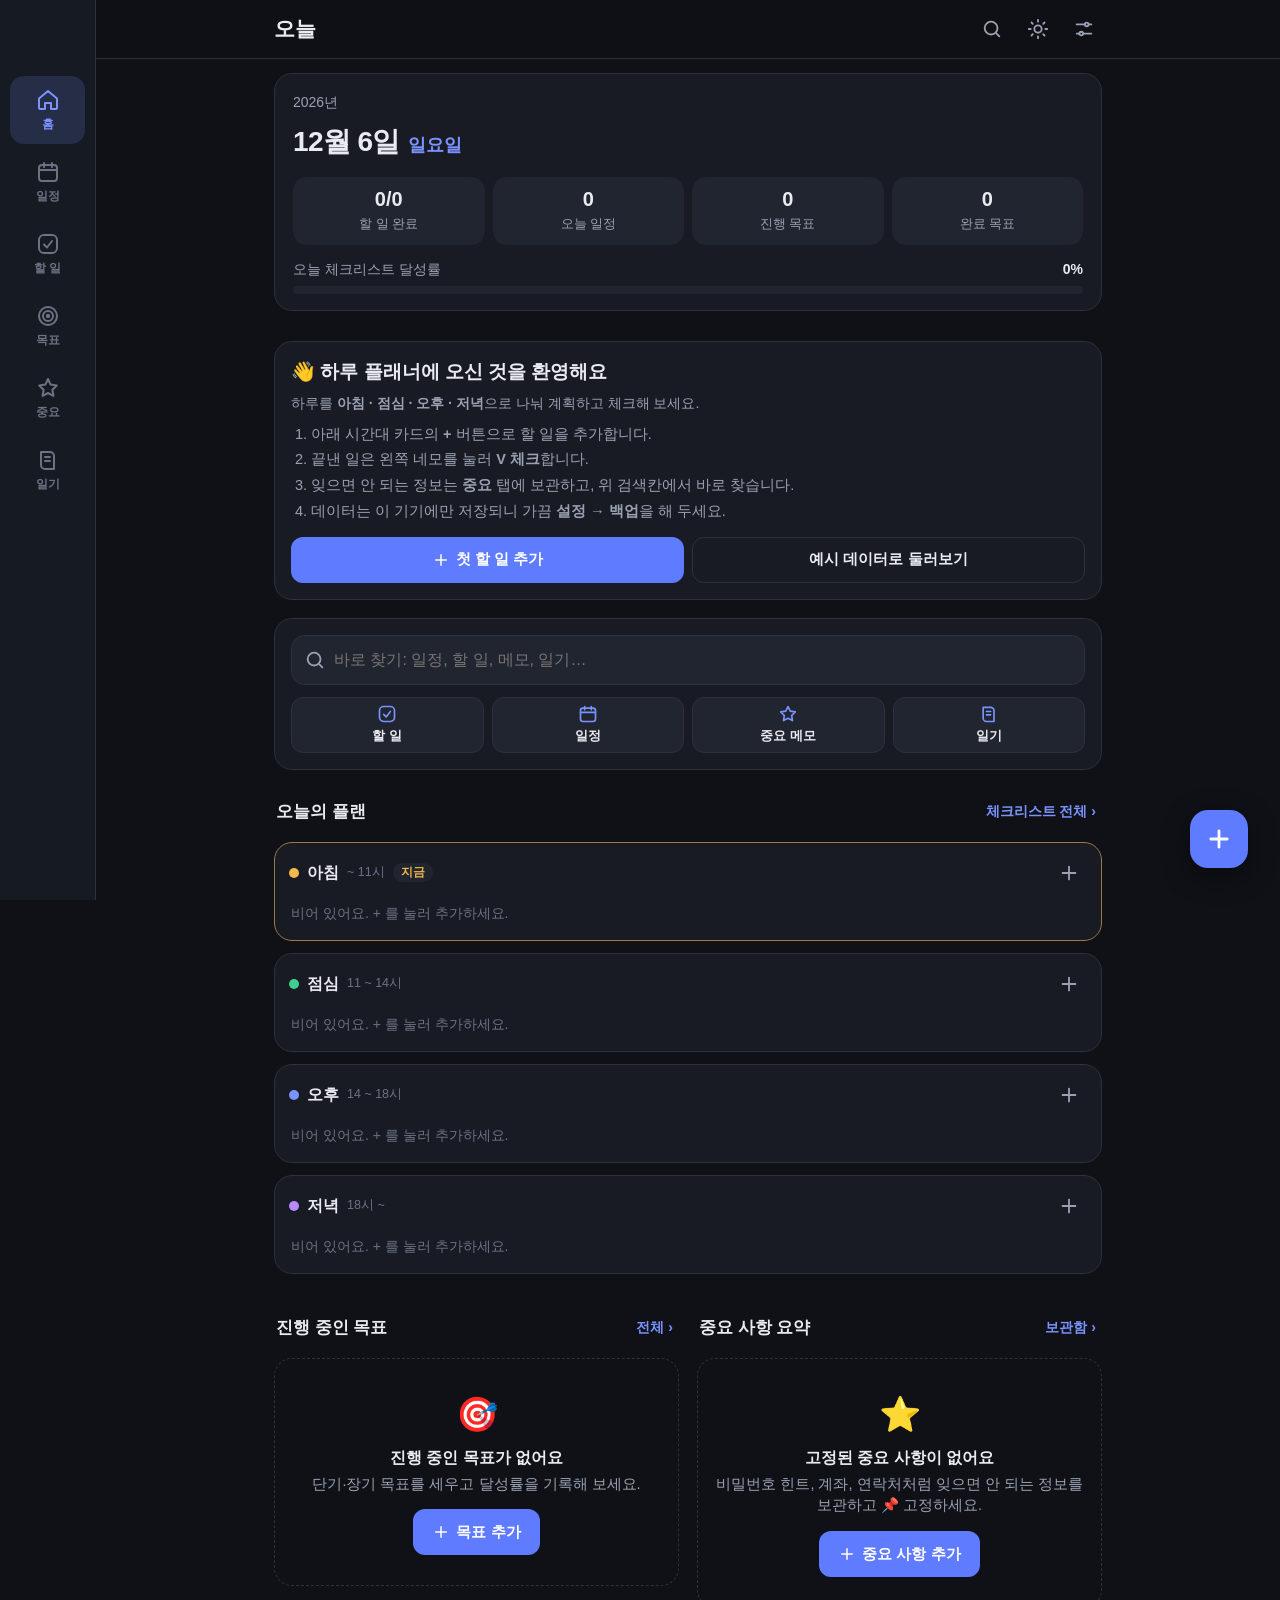
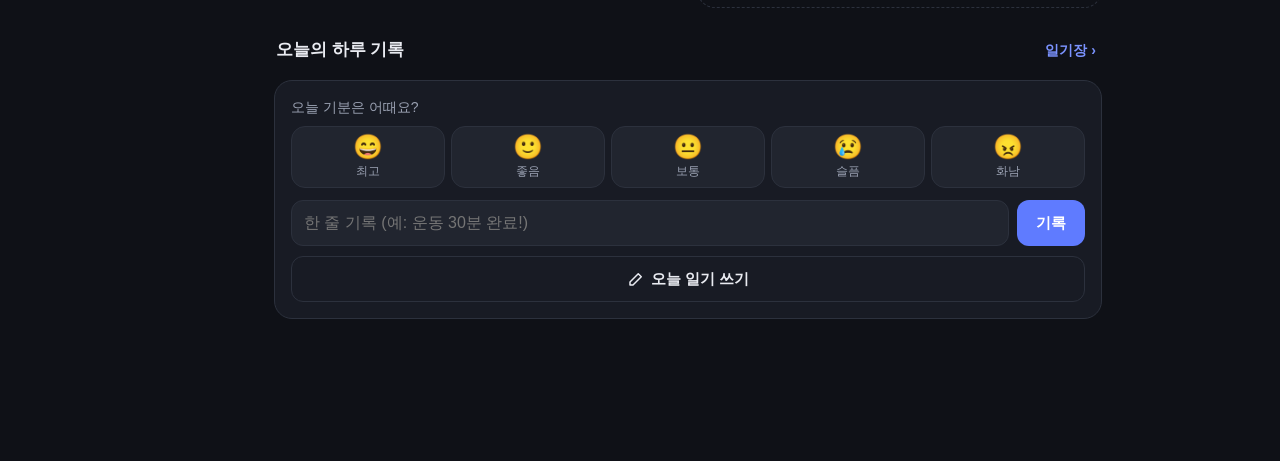
==== index.html @ e9ba3e84 "하루 플래너 앱 추가 (PWA, 오프라인 지원) Co-Authored-By: Claude Opus 5.5 <noreply@anthropic.com> Claude-Session: h" ====
<!doctype html>
<html lang="ko" data-theme="dark">
<head>
  <meta charset="utf-8">
  <meta name="viewport" content="width=device-width, initial-scale=1, viewport-fit=cover">
  <meta name="theme-color" content="#0f1117">
  <meta name="description" content="일정, 할 일, 목표, 중요 사항, 일기를 한곳에서 관리하는 개인 생활 플래너">
  <meta name="mobile-web-app-capable" content="yes">
  <meta name="apple-mobile-web-app-capable" content="yes">
  <meta name="apple-mobile-web-app-status-bar-style" content="black-translucent">
  <meta name="apple-mobile-web-app-title" content="하루 플래너">
  <title>하루 플래너</title>
  <link rel="manifest" href="manifest.webmanifest">
  <link rel="icon" href="icons/favicon.svg" type="image/svg+xml">
  <link rel="icon" href="icons/icon-192.png" sizes="192x192" type="image/png">
  <link rel="apple-touch-icon" href="icons/apple-touch-icon.png">
  <script>
    // 화면이 깜빡이지 않도록 저장된 테마를 먼저 적용
    try {
      var t = localStorage.getItem('haru:theme');
      if (t === 'light' || t === 'dark') document.documentElement.setAttribute('data-theme', t);
    } catch (e) {}
  </script>
  <link rel="stylesheet" href="style.css">
</head>
<body>
  <header class="topbar">
    <div class="topbar-inner">
      <h1 id="viewTitle">오늘</h1>
      <div class="top-actions">
        <button type="button" class="icon-btn" id="searchBtn" data-action="nav" data-view="search" aria-label="전체 검색" title="전체 검색"></button>
        <button type="button" class="icon-btn" id="themeBtn" data-action="theme" aria-label="다크/라이트 모드 전환" title="테마 전환"></button>
        <button type="button" class="icon-btn" id="settingsBtn" data-action="nav" data-view="more" aria-label="설정 및 백업" title="설정 · 백업"></button>
      </div>
    </div>
  </header>

  <main id="main" class="main" tabindex="-1"></main>

  <button type="button" id="fab" class="fab" data-action="fab" aria-label="새로 추가" hidden></button>

  <nav id="nav" class="nav" aria-label="주요 메뉴"></nav>

  <div id="modal" class="layer" hidden></div>
  <div id="confirm" class="layer layer-confirm" hidden></div>
  <div id="toast" class="toast-wrap" aria-live="polite"></div>

  <input type="file" id="importFile" accept="application/json,.json" hidden>

  <noscript>
    <p style="padding:24px;text-align:center">이 앱을 사용하려면 브라우저에서 JavaScript를 켜 주세요.</p>
  </noscript>

  <script src="script.js" defer></script>
</body>
</html>
---- style.css ----
/* =========================================================
   하루 플래너 - 스타일
   기본: 다크 모드 / 스마트폰 세로 화면 우선 반응형
   ========================================================= */

:root,
:root[data-theme="dark"] {
  --bg: #0f1117;
  --surface: #181b24;
  --surface-2: #21252f;
  --border: #2c313d;
  --text: #e9ebf1;
  --muted: #9aa1b2;
  --faint: #6b7283;
  --accent: #7b93ff;
  --accent-strong: #5f7bff;
  --accent-soft: rgba(123, 147, 255, 0.16);
  --on-accent: #ffffff;
  --danger: #ff6b6b;
  --danger-soft: rgba(255, 107, 107, 0.14);
  --ok: #3ecf8e;
  --ok-soft: rgba(62, 207, 142, 0.15);
  --warn: #f5b84b;
  --warn-soft: rgba(245, 184, 75, 0.16);
  --shadow: 0 8px 28px rgba(0, 0, 0, 0.45);
  --overlay: rgba(5, 7, 12, 0.62);
  --slot-morning: #f5b84b;
  --slot-lunch: #3ecf8e;
  --slot-afternoon: #7b93ff;
  --slot-evening: #b58bff;
  --slot-any: #9aa1b2;
  color-scheme: dark;
}

:root[data-theme="light"] {
  --bg: #f4f5f9;
  --surface: #ffffff;
  --surface-2: #eef0f5;
  --border: #e1e4ec;
  --text: #1a1e29;
  --muted: #5f6677;
  --faint: #8b92a3;
  --accent: #4a68f0;
  --accent-strong: #3553e0;
  --accent-soft: rgba(74, 104, 240, 0.11);
  --on-accent: #ffffff;
  --danger: #e5484d;
  --danger-soft: rgba(229, 72, 77, 0.1);
  --ok: #18a46b;
  --ok-soft: rgba(24, 164, 107, 0.12);
  --warn: #c98a12;
  --warn-soft: rgba(201, 138, 18, 0.13);
  --shadow: 0 8px 26px rgba(25, 32, 56, 0.14);
  --overlay: rgba(20, 24, 36, 0.42);
  --slot-morning: #d99412;
  --slot-lunch: #18a46b;
  --slot-afternoon: #4a68f0;
  --slot-evening: #8b5cf6;
  --slot-any: #8b92a3;
  color-scheme: light;
}

* { box-sizing: border-box; }

html { -webkit-text-size-adjust: 100%; }

body {
  margin: 0;
  background: var(--bg);
  color: var(--text);
  font-family: "Pretendard", -apple-system, BlinkMacSystemFont, "Apple SD Gothic Neo",
    "Malgun Gothic", "Noto Sans KR", "Segoe UI", Roboto, sans-serif;
  font-size: 16px;
  line-height: 1.5;
  -webkit-tap-highlight-color: transparent;
  min-height: 100vh;
  min-height: 100dvh;
  overflow-x: hidden;
}

body.no-scroll { overflow: hidden; }

button, input, select, textarea { font: inherit; color: inherit; }
button { cursor: pointer; }
:focus-visible { outline: 2px solid var(--accent); outline-offset: 2px; }

.ic {
  width: 22px; height: 22px;
  fill: none; stroke: currentColor; stroke-width: 2;
  stroke-linecap: round; stroke-linejoin: round;
  flex: none;
}

/* ---------- 상단 바 ---------- */
.topbar {
  position: sticky; top: 0; z-index: 20;
  background: color-mix(in srgb, var(--bg) 88%, transparent);
  backdrop-filter: blur(10px);
  -webkit-backdrop-filter: blur(10px);
  border-bottom: 1px solid var(--border);
  padding-top: env(safe-area-inset-top);
}
.topbar-inner {
  max-width: 760px; margin: 0 auto;
  height: 58px; padding: 0 12px 0 16px;
  display: flex; align-items: center; justify-content: space-between; gap: 8px;
}
.topbar h1 { font-size: 21px; font-weight: 700; margin: 0; letter-spacing: -0.3px; }
.top-actions { display: flex; gap: 2px; }

.icon-btn {
  width: 44px; height: 44px;
  display: inline-grid; place-items: center;
  border: 0; border-radius: 12px;
  background: transparent; color: var(--muted);
}
.icon-btn:hover { background: var(--surface-2); color: var(--text); }
.icon-btn.active { color: var(--accent); }

/* ---------- 본문 ---------- */
.main {
  max-width: 760px; margin: 0 auto;
  padding: 14px 16px calc(150px + env(safe-area-inset-bottom));
  outline: none;
}

.section { margin-bottom: 22px; }
.section-head {
  display: flex; align-items: center; justify-content: space-between; gap: 8px;
  margin: 0 2px 10px;
}
.section-head h2 { font-size: 17px; margin: 0; font-weight: 700; }
.link-btn {
  border: 0; background: none; color: var(--accent);
  font-size: 14px; font-weight: 600; padding: 8px 4px; min-height: 40px;
}

.card {
  background: var(--surface);
  border: 1px solid var(--border);
  border-radius: 18px;
  padding: 16px;
}
.card + .card { margin-top: 12px; }

.muted { color: var(--muted); }
.small { font-size: 14px; }

/* ---------- 홈: 날짜 카드 ---------- */
.hero { padding: 18px 18px 16px; }
.hero-date { display: flex; align-items: baseline; gap: 8px; flex-wrap: wrap; }
.hero-date strong { font-size: 28px; letter-spacing: -0.6px; }
.hero-week { font-size: 18px; font-weight: 600; color: var(--accent); }
.hero-year { width: 100%; font-size: 14px; color: var(--muted); }
.hero-progress { margin-top: 14px; }
.hero-progress .row { display: flex; justify-content: space-between; font-size: 14px; color: var(--muted); margin-bottom: 6px; }
.hero-progress .row b { color: var(--text); }

.stats { display: grid; grid-template-columns: repeat(4, 1fr); gap: 8px; margin-top: 14px; }
.stat {
  border: 0; background: var(--surface-2); border-radius: 14px;
  padding: 10px 4px; text-align: center; min-height: 64px;
}
.stat b { display: block; font-size: 20px; line-height: 1.2; }
.stat span { font-size: 12.5px; color: var(--muted); }

/* ---------- 진행 막대 ---------- */
.progress {
  height: 8px; border-radius: 99px; background: var(--surface-2); overflow: hidden;
}
.progress > span {
  display: block; height: 100%; border-radius: inherit; background: var(--accent);
  transition: width .25s ease;
}
.progress.ok > span { background: var(--ok); }

/* ---------- 검색 ---------- */
.search-box {
  display: flex; align-items: center; gap: 8px;
  background: var(--surface-2); border: 1px solid var(--border); border-radius: 14px;
  padding: 0 6px 0 12px; min-height: 50px;
}
.search-box:focus-within { border-color: var(--accent); }
.search-box .ic { color: var(--muted); }
.search-box input {
  flex: 1; min-width: 0; border: 0; background: transparent; outline: none;
  font-size: 16px; padding: 12px 0;
}
.search-box input::-webkit-search-cancel-button { display: none; }
.results { margin-top: 10px; display: grid; gap: 6px; }
.results:empty { display: none; }
.result {
  display: flex; align-items: flex-start; gap: 10px; width: 100%;
  text-align: left; border: 1px solid var(--border); background: var(--surface);
  border-radius: 12px; padding: 10px 12px; min-height: 48px;
}
.result:hover { border-color: var(--accent); }
.result-text { display: grid; min-width: 0; }
.result-text strong { font-weight: 600; overflow: hidden; text-overflow: ellipsis; white-space: nowrap; }
.result-text small { color: var(--muted); font-size: 13px; overflow: hidden; text-overflow: ellipsis; white-space: nowrap; }
mark { background: var(--warn-soft); color: inherit; border-radius: 3px; padding: 0 1px; }
.result-count { font-size: 13px; color: var(--muted); margin: 2px 2px 0; }

.quick-actions { display: grid; grid-template-columns: repeat(4, 1fr); gap: 8px; margin-top: 12px; }
.quick-actions button {
  border: 1px solid var(--border); background: var(--surface-2); border-radius: 12px;
  min-height: 56px; padding: 6px 2px; font-size: 13px; font-weight: 600;
  display: grid; place-items: center; gap: 2px; color: var(--text);
}
.quick-actions .ic { width: 20px; height: 20px; color: var(--accent); }

.chips { display: flex; flex-wrap: wrap; gap: 6px; margin-top: 12px; }
.chips-label { width: 100%; font-size: 13px; color: var(--muted); }
.chip {
  border: 1px solid var(--border); background: var(--surface); border-radius: 99px;
  padding: 7px 12px; font-size: 14px; min-height: 36px; max-width: 100%;
  overflow: hidden; text-overflow: ellipsis; white-space: nowrap;
}
.chip.pinned::before { content: "📌 "; }

/* ---------- 시간대 플랜 ---------- */
.slot { margin-bottom: 12px; padding: 12px 12px 8px; }
.slot-head { display: flex; align-items: center; gap: 8px; margin: 0 2px 6px; }
.slot-dot { width: 10px; height: 10px; border-radius: 50%; background: var(--slot-color, var(--muted)); flex: none; }
.slot-head h3 { font-size: 16px; margin: 0; }
.slot-hint { font-size: 12.5px; color: var(--faint); }
.slot-count { margin-left: auto; font-size: 13px; color: var(--muted); }
.slot-now {
  font-size: 11.5px; font-weight: 700; color: var(--slot-color); background: var(--surface-2);
  border-radius: 99px; padding: 1px 8px;
}
.slot-add {
  width: 36px; height: 36px; border-radius: 10px; border: 0; background: transparent;
  color: var(--muted); display: grid; place-items: center;
}
.slot-add:hover { background: var(--surface-2); color: var(--text); }
.slot-empty { font-size: 14px; color: var(--faint); padding: 6px 4px 8px; }
.slot.s-morning { --slot-color: var(--slot-morning); }
.slot.s-lunch { --slot-color: var(--slot-lunch); }
.slot.s-afternoon { --slot-color: var(--slot-afternoon); }
.slot.s-evening { --slot-color: var(--slot-evening); }
.slot.s-any { --slot-color: var(--slot-any); }
.slot.is-now { border-color: color-mix(in srgb, var(--slot-color) 55%, var(--border)); }

/* ---------- 목록 항목 ---------- */
.list { display: grid; gap: 8px; }
.item {
  display: flex; align-items: flex-start; gap: 10px;
  background: var(--surface); border: 1px solid var(--border); border-radius: 14px;
  padding: 8px 10px 8px 8px;
}
.slot .item { border: 0; background: transparent; padding: 4px 2px; border-radius: 10px; }
.slot .item + .item { border-top: 1px solid var(--border); border-radius: 0; }
.item-body {
  flex: 1; min-width: 0; padding: 6px 0; cursor: pointer;
  border: 0; background: none; text-align: left;
}
.item-title { font-weight: 600; word-break: break-word; }
.item-meta { display: flex; flex-wrap: wrap; align-items: center; gap: 6px; font-size: 13px; color: var(--muted); margin-top: 2px; }
.item-meta:first-child { margin-top: 0; margin-bottom: 2px; }
.item-sub { font-size: 14px; color: var(--muted); margin-top: 4px; white-space: pre-wrap; word-break: break-word; }
.item-memo {
  font-size: 13.5px; color: var(--muted); margin-top: 6px; background: var(--surface-2);
  border-radius: 8px; padding: 6px 8px; white-space: pre-wrap; word-break: break-word;
}
.item.is-done .item-title { text-decoration: line-through; color: var(--faint); }
.time { font-variant-numeric: tabular-nums; font-weight: 600; color: var(--text); }
.item.is-done .time { color: var(--faint); }

/* V 체크 버튼 */
.chk {
  flex: none; width: 44px; height: 44px; border: 0; background: transparent;
  display: grid; place-items: center; padding: 0;
}
.chk .box {
  width: 26px; height: 26px; border-radius: 8px; border: 2px solid var(--faint);
  display: grid; place-items: center; transition: background .15s, border-color .15s;
}
.chk .box svg { width: 18px; height: 18px; stroke: var(--on-accent); stroke-width: 3; fill: none; opacity: 0; stroke-linecap: round; stroke-linejoin: round; }
.chk.on .box { background: var(--ok); border-color: var(--ok); }
.chk.on .box svg { opacity: 1; }
.chk:hover .box { border-color: var(--ok); }

/* 배지 */
.badge {
  display: inline-flex; align-items: center; gap: 4px;
  font-size: 12px; font-weight: 600; line-height: 1;
  padding: 4px 8px; border-radius: 99px; background: var(--surface-2); color: var(--muted);
  white-space: nowrap;
}
.badge.accent { background: var(--accent-soft); color: var(--accent); }
.badge.ok { background: var(--ok-soft); color: var(--ok); }
.badge.warn { background: var(--warn-soft); color: var(--warn); }
.badge.danger { background: var(--danger-soft); color: var(--danger); }
.badge.p-high { background: var(--danger-soft); color: var(--danger); }
.badge.p-mid { background: var(--warn-soft); color: var(--warn); }
.badge.p-low { background: var(--surface-2); color: var(--muted); }
.badge.t-schedule { background: var(--accent-soft); color: var(--accent); }
.badge.t-todo { background: var(--ok-soft); color: var(--ok); }
.badge.t-goal { background: var(--warn-soft); color: var(--warn); }
.badge.t-note { background: var(--danger-soft); color: var(--danger); }
.badge.t-diary { background: var(--surface-2); color: var(--slot-evening); }
.result .badge { margin-top: 2px; }

/* ---------- 세그먼트 / 필터 ---------- */
.seg {
  display: flex; gap: 4px; padding: 4px; background: var(--surface-2);
  border-radius: 14px; margin-bottom: 14px; overflow-x: auto; scrollbar-width: none;
}
.seg::-webkit-scrollbar { display: none; }
.seg button, .seg-opt span {
  flex: 1; border: 0; background: transparent; border-radius: 10px;
  padding: 9px 10px; min-height: 40px; font-size: 14.5px; font-weight: 600; color: var(--muted);
  white-space: nowrap; display: grid; place-items: center;
}
.seg button.on, .seg-opt input:checked + span { background: var(--surface); color: var(--text); box-shadow: 0 1px 4px rgba(0,0,0,.18); }
.seg-opt { flex: 1; display: flex; cursor: pointer; }
.seg-opt input { position: absolute; opacity: 0; pointer-events: none; }
.seg-opt input:focus-visible + span { outline: 2px solid var(--accent); }
.seg.seg-input { margin-bottom: 0; }

.filter-row { display: flex; gap: 6px; flex-wrap: wrap; margin-bottom: 12px; }
.pill {
  border: 1px solid var(--border); background: var(--surface); border-radius: 99px;
  padding: 7px 14px; font-size: 14px; min-height: 38px; color: var(--muted); font-weight: 600;
}
.pill.on { background: var(--accent-soft); border-color: transparent; color: var(--accent); }

/* ---------- 날짜 이동 ---------- */
.date-nav {
  display: flex; align-items: center; gap: 6px; margin-bottom: 12px;
}
.date-nav .icon-btn { background: var(--surface); border: 1px solid var(--border); }
.date-label {
  position: relative; flex: 1; text-align: center; font-weight: 700; font-size: 16px;
  background: var(--surface); border: 1px solid var(--border); border-radius: 12px;
  min-height: 44px; display: flex; align-items: center; justify-content: center; gap: 6px; padding: 0 8px;
}
.date-label input {
  position: absolute; inset: 0; opacity: 0; width: 100%; height: 100%; cursor: pointer;
}
.today-btn {
  border: 1px solid var(--border); background: var(--surface); color: var(--accent);
  border-radius: 12px; min-height: 44px; padding: 0 12px; font-weight: 700; font-size: 14px;
}

/* ---------- 빠른 추가 ---------- */
.quick-add { display: flex; gap: 8px; padding: 10px; margin-bottom: 12px; }
.quick-add input, .quick-add select {
  min-height: 46px; border: 1px solid var(--border); background: var(--surface-2);
  border-radius: 12px; padding: 0 12px; font-size: 16px; min-width: 0;
}
.quick-add input { flex: 1; }
.quick-add select { flex: none; width: 88px; padding: 0 8px; }
.quick-add input:focus, .quick-add select:focus { outline: none; border-color: var(--accent); }
.quick-add input[aria-invalid="true"] { border-color: var(--danger); }

/* ---------- 버튼 ---------- */
.btn {
  border: 1px solid transparent; border-radius: 12px; min-height: 46px; padding: 0 18px;
  font-weight: 700; font-size: 15px; display: inline-flex; align-items: center; justify-content: center; gap: 6px;
  background: var(--surface-2); color: var(--text);
}
.btn.primary { background: var(--accent-strong); color: var(--on-accent); }
.btn.primary:hover { background: var(--accent); }
.btn.ghost { background: transparent; border-color: var(--border); }
.btn.danger { background: var(--danger); color: #fff; }
.btn.danger-ghost { background: transparent; color: var(--danger); border-color: var(--danger-soft); }
.btn.block { width: 100%; }
.btn .ic { width: 18px; height: 18px; }
.btn-row { display: flex; gap: 8px; flex-wrap: wrap; }
.btn-row .btn { flex: 1; }

/* ---------- 목표 ---------- */
.goal { padding: 12px 14px 14px 8px; }
.goal-top { display: flex; align-items: flex-start; gap: 6px; }
.goal-desc { font-size: 14px; color: var(--muted); margin: 0 0 10px 50px; white-space: pre-wrap; word-break: break-word; }
.goal-progress { margin-left: 50px; }
.goal-foot { display: flex; align-items: center; justify-content: space-between; margin-top: 8px; gap: 8px; }
.goal-foot b { font-size: 15px; font-variant-numeric: tabular-nums; }
.stepper { display: flex; gap: 6px; }
.stepper button {
  min-width: 52px; min-height: 38px; border-radius: 10px; border: 1px solid var(--border);
  background: var(--surface-2); font-weight: 700; font-size: 14px;
}
.goal.is-done .item-title { text-decoration: line-through; color: var(--faint); }
.rate-card { display: grid; grid-template-columns: auto 1fr; gap: 16px; align-items: center; margin-bottom: 14px; }
.ring {
  --p: 0;
  width: 84px; height: 84px; border-radius: 50%;
  background: conic-gradient(var(--ok) calc(var(--p) * 1%), var(--surface-2) 0);
  display: grid; place-items: center;
}
.ring::before {
  content: attr(data-label); width: 66px; height: 66px; border-radius: 50%; background: var(--surface);
  display: grid; place-items: center; font-weight: 800; font-size: 18px;
}
.rate-lines { display: grid; gap: 4px; font-size: 14px; color: var(--muted); }
.rate-lines b { color: var(--text); }

/* ---------- 중요 사항 ---------- */
.note { padding: 6px 8px 12px 14px; }
.note-head { display: flex; align-items: flex-start; gap: 6px; }
.note-head .item-body { padding-top: 8px; }
.note-content {
  font-size: 14.5px; color: var(--muted); white-space: pre-wrap; word-break: break-word;
  display: -webkit-box; -webkit-line-clamp: 4; -webkit-box-orient: vertical; overflow: hidden;
  cursor: pointer; padding-right: 8px;
}
.pin-btn { color: var(--faint); }
.pin-btn.on { color: var(--warn); }
.pin-btn.on .ic { fill: var(--warn); }
.note.is-pinned { border-color: color-mix(in srgb, var(--warn) 45%, var(--border)); }

/* ---------- 일기 ---------- */
.moods { display: flex; gap: 6px; justify-content: space-between; }
.mood-btn {
  flex: 1; border: 1px solid var(--border); background: var(--surface-2); border-radius: 14px;
  min-height: 62px; display: grid; place-items: center; padding: 6px 0; font-size: 12px; color: var(--muted);
}
.mood-btn .emo { font-size: 24px; line-height: 1.1; }
.mood-btn.on, .mood-opt input:checked + .mood-btn { border-color: var(--accent); background: var(--accent-soft); color: var(--text); }
.mood-opt { flex: 1; display: flex; cursor: pointer; }
.mood-opt input { position: absolute; opacity: 0; pointer-events: none; }
.mood-opt input:focus-visible + .mood-btn { outline: 2px solid var(--accent); }
.diary-preview { margin-top: 12px; font-size: 14.5px; white-space: pre-wrap; word-break: break-word; color: var(--muted);
  display: -webkit-box; -webkit-line-clamp: 5; -webkit-box-orient: vertical; overflow: hidden; }
.month-head { font-size: 14px; font-weight: 700; color: var(--muted); margin: 18px 4px 8px; }
.diary-item { display: flex; gap: 12px; align-items: flex-start; width: 100%; text-align: left; padding: 12px 14px; }
.diary-day { flex: none; width: 46px; text-align: center; }
.diary-day b { display: block; font-size: 22px; line-height: 1.1; }
.diary-day span { font-size: 12px; color: var(--muted); }
.diary-text { flex: 1; min-width: 0; }
.diary-text .item-sub { display: -webkit-box; -webkit-line-clamp: 2; -webkit-box-orient: vertical; overflow: hidden; }
.diary-mood { font-size: 22px; flex: none; }
.quick-line { display: flex; gap: 8px; margin-top: 12px; }
.quick-line input {
  flex: 1; min-width: 0; min-height: 46px; border: 1px solid var(--border); background: var(--surface-2);
  border-radius: 12px; padding: 0 12px; font-size: 16px;
}
.quick-line input:focus { outline: none; border-color: var(--accent); }
.quick-line input[aria-invalid="true"] { border-color: var(--danger); }
.read-body { white-space: pre-wrap; word-break: break-word; line-height: 1.7; }
.read-meta { display: flex; align-items: center; gap: 8px; color: var(--muted); margin-bottom: 8px; }

/* ---------- 빈 화면 안내 ---------- */
.empty {
  text-align: center; padding: 30px 18px; color: var(--muted);
  border: 1px dashed var(--border); border-radius: 18px;
}
.empty .emo { font-size: 34px; display: block; margin-bottom: 6px; }
.empty b { display: block; color: var(--text); font-size: 16px; margin-bottom: 4px; }
.empty p { margin: 0 0 14px; font-size: 14.5px; }
.empty p:last-child { margin-bottom: 0; }
.empty-sm { color: var(--faint); font-size: 14px; padding: 6px 4px; margin: 0; }

.welcome h2 { margin: 0 0 6px; font-size: 19px; }
.welcome ol { margin: 10px 0 14px; padding-left: 20px; color: var(--muted); font-size: 14.5px; }
.welcome li { margin-bottom: 4px; }

/* ---------- 설정 ---------- */
.setting-row {
  display: flex; align-items: center; justify-content: space-between; gap: 12px;
  padding: 12px 0; border-top: 1px solid var(--border);
}
.setting-row:first-of-type { border-top: 0; padding-top: 4px; }
.setting-row .label { font-weight: 600; }
.setting-row .desc { font-size: 13.5px; color: var(--muted); }
.count-grid { display: grid; grid-template-columns: repeat(5, 1fr); gap: 6px; text-align: center; margin-top: 8px; }
.count-grid div { background: var(--surface-2); border-radius: 12px; padding: 8px 2px; }
.count-grid b { display: block; font-size: 18px; }
.count-grid span { font-size: 12px; color: var(--muted); }
.status-line { display: flex; align-items: center; gap: 8px; font-size: 14px; color: var(--muted); }
.status-dot { width: 9px; height: 9px; border-radius: 50%; background: var(--faint); flex: none; }
.status-dot.ok { background: var(--ok); }
details.guide { border-top: 1px solid var(--border); }
details.guide:first-of-type { border-top: 0; }
details.guide summary {
  padding: 14px 2px; font-weight: 600; cursor: pointer; list-style: none;
  display: flex; justify-content: space-between; align-items: center;
}
details.guide summary::-webkit-details-marker { display: none; }
details.guide summary::after { content: "+"; color: var(--muted); font-size: 20px; line-height: 1; }
details.guide[open] summary::after { content: "−"; }
details.guide .guide-body { padding: 0 2px 14px; font-size: 14.5px; color: var(--muted); }
details.guide .guide-body p { margin: 0 0 8px; }
details.guide .guide-body ol, details.guide .guide-body ul { margin: 0 0 8px; padding-left: 20px; }
.version { text-align: center; color: var(--faint); font-size: 13px; margin-top: 18px; }

/* ---------- FAB ---------- */
.fab {
  position: fixed; z-index: 25;
  right: 18px;
  bottom: calc(84px + env(safe-area-inset-bottom));
  width: 58px; height: 58px; border-radius: 18px; border: 0;
  background: var(--accent-strong); color: var(--on-accent);
  display: grid; place-items: center; box-shadow: var(--shadow);
}
.fab .ic { width: 28px; height: 28px; stroke-width: 2.4; }
.fab:hover { background: var(--accent); }

/* ---------- 하단 내비게이션 ---------- */
.nav {
  position: fixed; left: 0; right: 0; bottom: 0; z-index: 30;
  background: color-mix(in srgb, var(--surface) 94%, transparent);
  backdrop-filter: blur(10px); -webkit-backdrop-filter: blur(10px);
  border-top: 1px solid var(--border);
  padding-bottom: env(safe-area-inset-bottom);
}
.nav-inner { max-width: 760px; margin: 0 auto; display: grid; grid-template-columns: repeat(6, 1fr); }
.nav-btn {
  border: 0; background: transparent; color: var(--faint);
  min-height: 64px; display: grid; place-items: center; align-content: center; gap: 3px;
  font-size: 12px; font-weight: 600; padding: 6px 0;
}
.nav-btn .ic { width: 24px; height: 24px; }
.nav-btn.active { color: var(--accent); }

/* ---------- 모달 / 바텀시트 ---------- */
.layer { position: fixed; inset: 0; z-index: 50; display: flex; align-items: flex-end; justify-content: center; }
.layer[hidden] { display: none; }
.layer-confirm { z-index: 60; align-items: center; padding: 20px; }
.overlay { position: absolute; inset: 0; background: var(--overlay); }
.sheet {
  position: relative; width: 100%; max-width: 560px;
  max-height: calc(100dvh - 24px - env(safe-area-inset-top));
  background: var(--surface); border-radius: 22px 22px 0 0;
  display: flex; flex-direction: column;
  box-shadow: var(--shadow);
  animation: sheet-in .18s ease-out;
}
@keyframes sheet-in { from { transform: translateY(24px); opacity: .6; } to { transform: none; opacity: 1; } }
.sheet form { display: flex; flex-direction: column; min-height: 0; flex: 1; }
.sheet-head {
  display: flex; align-items: center; justify-content: space-between;
  padding: 10px 8px 6px 20px; border-bottom: 1px solid var(--border);
}
.sheet-head h2 { margin: 0; font-size: 18px; }
.sheet-body { padding: 16px 20px 8px; overflow-y: auto; flex: 1; min-height: 0; -webkit-overflow-scrolling: touch; }
.sheet-foot {
  display: flex; gap: 8px; align-items: center; padding: 12px 16px calc(12px + env(safe-area-inset-bottom));
  border-top: 1px solid var(--border);
}
.sheet-foot .spacer { flex: 1; }

.field { margin-bottom: 16px; }
.field-label { display: block; font-size: 14px; font-weight: 600; margin-bottom: 6px; color: var(--muted); }
.req { color: var(--danger); margin-left: 3px; }
.field input[type="text"], .field input[type="date"], .field input[type="time"],
.field select, .field textarea {
  width: 100%; min-height: 48px; border: 1px solid var(--border); background: var(--surface-2);
  border-radius: 12px; padding: 10px 12px; font-size: 16px;
}
.field textarea { resize: vertical; line-height: 1.55; }
.field input:focus, .field select:focus, .field textarea:focus { outline: none; border-color: var(--accent); }
.field.has-error input, .field.has-error textarea, .field.has-error select { border-color: var(--danger); }
.field-error { color: var(--danger); font-size: 13.5px; margin: 6px 2px 0; }
.field-help { color: var(--faint); font-size: 13px; margin: 6px 2px 0; }
.field-row { display: grid; grid-template-columns: 1fr 1fr; gap: 10px; }
.range-wrap { display: flex; align-items: center; gap: 12px; }
.range-wrap input { flex: 1; accent-color: var(--accent); height: 32px; }
.range-wrap output { min-width: 48px; text-align: right; font-weight: 700; font-variant-numeric: tabular-nums; }
.check-field {
  display: flex; align-items: center; gap: 12px; cursor: pointer; min-height: 48px;
  background: var(--surface-2); border-radius: 12px; padding: 8px 12px; font-weight: 600;
}
.check-field input { width: 22px; height: 22px; accent-color: var(--ok); flex: none; }
.check-help { display: block; font-weight: 400; font-size: 13px; color: var(--muted); }

.dialog {
  position: relative; width: 100%; max-width: 380px; background: var(--surface);
  border-radius: 20px; padding: 22px 20px 16px; box-shadow: var(--shadow);
}
.dialog h3 { margin: 0 0 8px; font-size: 18px; }
.dialog p { margin: 0 0 18px; color: var(--muted); font-size: 15px; word-break: keep-all; }
.dialog-actions { display: flex; gap: 8px; }
.dialog-actions .btn { flex: 1; }

.choice-grid { display: grid; grid-template-columns: 1fr 1fr; gap: 10px; padding-bottom: 8px; }
.choice-grid button {
  border: 1px solid var(--border); background: var(--surface-2); border-radius: 16px;
  min-height: 84px; display: grid; place-items: center; align-content: center; gap: 6px; font-weight: 700;
}
.choice-grid .ic { color: var(--accent); width: 26px; height: 26px; }

/* ---------- 토스트 ---------- */
.toast-wrap {
  position: fixed; left: 0; right: 0; z-index: 70; pointer-events: none;
  bottom: calc(90px + env(safe-area-inset-bottom));
  display: grid; justify-items: center; gap: 8px; padding: 0 16px;
}
.toast {
  background: var(--text); color: var(--bg); font-size: 14.5px; font-weight: 600;
  padding: 11px 16px; border-radius: 12px; box-shadow: var(--shadow); max-width: 420px;
  animation: toast-in .18s ease-out;
}
.toast.error { background: var(--danger); color: #fff; }
@keyframes toast-in { from { transform: translateY(8px); opacity: 0; } to { transform: none; opacity: 1; } }

/* ---------- 넓은 화면 (태블릿/PC) ---------- */
@media (min-width: 600px) {
  .layer { align-items: center; padding: 20px; }
  .sheet { border-radius: 22px; max-height: calc(100dvh - 40px); }
  .sheet-foot { padding-bottom: 12px; }
}

@media (min-width: 960px) {
  .nav {
    top: 0; bottom: 0; right: auto; width: 96px; border-top: 0; border-right: 1px solid var(--border);
    padding: 76px 0 0;
  }
  .nav-inner { grid-template-columns: 1fr; gap: 4px; padding: 0 10px; }
  .nav-btn { border-radius: 14px; min-height: 68px; }
  .nav-btn.active { background: var(--accent-soft); }
  body { padding-left: 96px; }
  .topbar-inner { max-width: 860px; }
  .main { max-width: 860px; padding-bottom: 120px; }
  .fab { bottom: 32px; right: 32px; }
  .toast-wrap { bottom: 32px; padding-left: 96px; }
  .home-grid { display: grid; grid-template-columns: 1fr 1fr; gap: 0 18px; align-items: start; }
  .home-grid > .wide { grid-column: 1 / -1; }
}

@media (max-width: 360px) {
  .stats { grid-template-columns: repeat(2, 1fr); }
  .quick-actions button { font-size: 12px; }
  .nav-btn { font-size: 11px; }
  .hero-date strong { font-size: 25px; }
}

@media (prefers-reduced-motion: reduce) {
  *, *::before, *::after { animation: none !important; transition: none !important; }
}
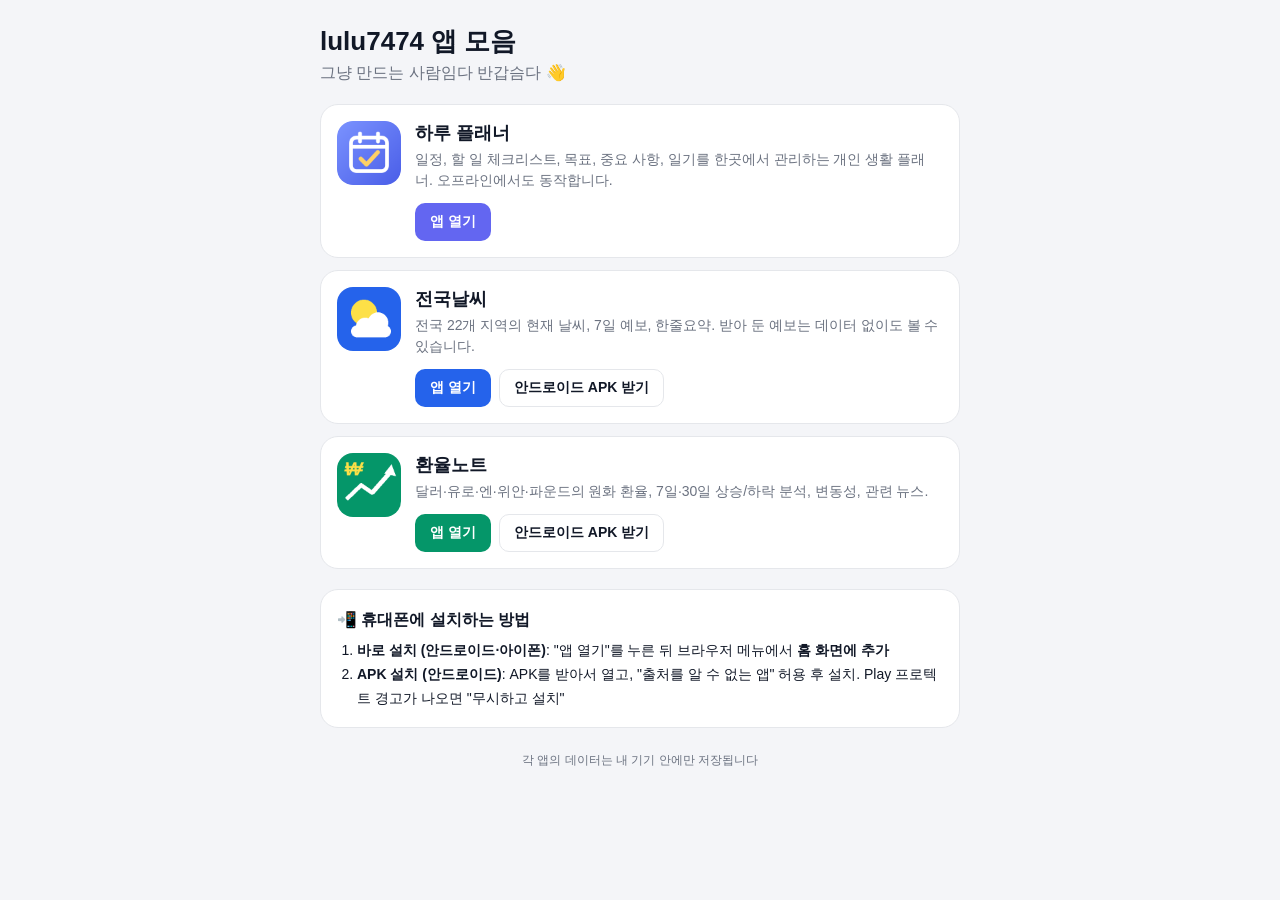
==== commit 98000fe3: "앱 3개를 폴더별로 정리: 하루 플래너, 전국날씨, 환율노트 - 하루 플래너를 planner/ 폴더로 이동 - 전국날씨(weather/), 환율노트(exchange/) 웹앱 추가 " ====
--- a/index.html
+++ b/index.html
@@ -1,56 +1,99 @@
 <!doctype html>
-<html lang="ko" data-theme="dark">
+<html lang="ko">
 <head>
-  <meta charset="utf-8">
-  <meta name="viewport" content="width=device-width, initial-scale=1, viewport-fit=cover">
-  <meta name="theme-color" content="#0f1117">
-  <meta name="description" content="일정, 할 일, 목표, 중요 사항, 일기를 한곳에서 관리하는 개인 생활 플래너">
-  <meta name="mobile-web-app-capable" content="yes">
-  <meta name="apple-mobile-web-app-capable" content="yes">
-  <meta name="apple-mobile-web-app-status-bar-style" content="black-translucent">
-  <meta name="apple-mobile-web-app-title" content="하루 플래너">
-  <title>하루 플래너</title>
-  <link rel="manifest" href="manifest.webmanifest">
-  <link rel="icon" href="icons/favicon.svg" type="image/svg+xml">
-  <link rel="icon" href="icons/icon-192.png" sizes="192x192" type="image/png">
-  <link rel="apple-touch-icon" href="icons/apple-touch-icon.png">
-  <script>
-    // 화면이 깜빡이지 않도록 저장된 테마를 먼저 적용
-    try {
-      var t = localStorage.getItem('haru:theme');
-      if (t === 'light' || t === 'dark') document.documentElement.setAttribute('data-theme', t);
-    } catch (e) {}
-  </script>
-  <link rel="stylesheet" href="style.css">
+<meta charset="utf-8">
+<meta name="viewport" content="width=device-width, initial-scale=1, viewport-fit=cover">
+<meta name="description" content="lulu7474가 만든 앱 모음: 하루 플래너, 전국날씨, 환율노트">
+<meta name="theme-color" content="#0f1117">
+<title>lulu7474 앱 모음</title>
+<link rel="icon" href="planner/icons/favicon.svg" type="image/svg+xml">
+<style>
+  :root {
+    --bg: #f4f5f8; --card: #ffffff; --text: #111827; --sub: #6b7280; --line: #e5e7eb;
+  }
+  @media (prefers-color-scheme: dark) {
+    :root { --bg: #0f1117; --card: #181b24; --text: #e5e7eb; --sub: #9ca3af; --line: #262b38; }
+  }
+  * { box-sizing: border-box; }
+  body {
+    margin: 0; background: var(--bg); color: var(--text);
+    font-family: -apple-system, "Apple SD Gothic Neo", "Malgun Gothic", "Noto Sans KR", sans-serif;
+    padding: calc(24px + env(safe-area-inset-top)) 16px calc(24px + env(safe-area-inset-bottom));
+  }
+  .wrap { max-width: 640px; margin: 0 auto; }
+  h1 { font-size: 26px; margin: 0 0 4px; }
+  .lead { color: var(--sub); margin: 0 0 20px; }
+  .app {
+    display: grid; grid-template-columns: 64px 1fr; gap: 14px; align-items: start;
+    background: var(--card); border: 1px solid var(--line); border-radius: 18px; padding: 16px; margin-bottom: 12px;
+  }
+  .app img { width: 64px; height: 64px; border-radius: 16px; }
+  .app h2 { margin: 0; font-size: 18px; }
+  .app p { margin: 4px 0 12px; color: var(--sub); font-size: 14px; line-height: 1.5; }
+  .btns { display: flex; flex-wrap: wrap; gap: 8px; }
+  .btn {
+    display: inline-block; padding: 9px 14px; border-radius: 10px; font-size: 14px; font-weight: 600;
+    text-decoration: none; border: 1px solid var(--line); color: var(--text); background: transparent;
+  }
+  .btn.main { color: #fff; border-color: transparent; }
+  .planner .btn.main { background: #6366f1; }
+  .weather .btn.main { background: #2563eb; }
+  .exchange .btn.main { background: #059669; }
+  .guide { background: var(--card); border: 1px solid var(--line); border-radius: 18px; padding: 16px; margin-top: 20px; font-size: 14px; line-height: 1.7; }
+  .guide h3 { margin: 0 0 6px; font-size: 16px; }
+  .guide ol { margin: 0; padding-left: 20px; }
+  footer { text-align: center; color: var(--sub); font-size: 12px; margin-top: 24px; }
+</style>
 </head>
 <body>
-  <header class="topbar">
-    <div class="topbar-inner">
-      <h1 id="viewTitle">오늘</h1>
-      <div class="top-actions">
-        <button type="button" class="icon-btn" id="searchBtn" data-action="nav" data-view="search" aria-label="전체 검색" title="전체 검색"></button>
-        <button type="button" class="icon-btn" id="themeBtn" data-action="theme" aria-label="다크/라이트 모드 전환" title="테마 전환"></button>
-        <button type="button" class="icon-btn" id="settingsBtn" data-action="nav" data-view="more" aria-label="설정 및 백업" title="설정 · 백업"></button>
+<div class="wrap">
+  <h1>lulu7474 앱 모음</h1>
+  <p class="lead">그냥 만드는 사람임다 반갑슴다 👋</p>
+
+  <section class="app planner">
+    <img src="planner/icons/icon-192.png" alt="">
+    <div>
+      <h2>하루 플래너</h2>
+      <p>일정, 할 일 체크리스트, 목표, 중요 사항, 일기를 한곳에서 관리하는 개인 생활 플래너. 오프라인에서도 동작합니다.</p>
+      <div class="btns">
+        <a class="btn main" href="planner/">앱 열기</a>
       </div>
     </div>
-  </header>
+  </section>
 
-  <main id="main" class="main" tabindex="-1"></main>
+  <section class="app weather">
+    <img src="weather/icon-192.png" alt="">
+    <div>
+      <h2>전국날씨</h2>
+      <p>전국 22개 지역의 현재 날씨, 7일 예보, 한줄요약. 받아 둔 예보는 데이터 없이도 볼 수 있습니다.</p>
+      <div class="btns">
+        <a class="btn main" href="weather/">앱 열기</a>
+        <a class="btn" href="downloads/jeonguk-nalssi.apk" download>안드로이드 APK 받기</a>
+      </div>
+    </div>
+  </section>
 
-  <button type="button" id="fab" class="fab" data-action="fab" aria-label="새로 추가" hidden></button>
+  <section class="app exchange">
+    <img src="exchange/icon-192.png" alt="">
+    <div>
+      <h2>환율노트</h2>
+      <p>달러·유로·엔·위안·파운드의 원화 환율, 7일·30일 상승/하락 분석, 변동성, 관련 뉴스.</p>
+      <div class="btns">
+        <a class="btn main" href="exchange/">앱 열기</a>
+        <a class="btn" href="downloads/hwanyul-note.apk" download>안드로이드 APK 받기</a>
+      </div>
+    </div>
+  </section>
 
-  <nav id="nav" class="nav" aria-label="주요 메뉴"></nav>
+  <div class="guide">
+    <h3>📲 휴대폰에 설치하는 방법</h3>
+    <ol>
+      <li><b>바로 설치 (안드로이드·아이폰)</b>: "앱 열기"를 누른 뒤 브라우저 메뉴에서 <b>홈 화면에 추가</b></li>
+      <li><b>APK 설치 (안드로이드)</b>: APK를 받아서 열고, "출처를 알 수 없는 앱" 허용 후 설치. Play 프로텍트 경고가 나오면 "무시하고 설치"</li>
+    </ol>
+  </div>
 
-  <div id="modal" class="layer" hidden></div>
-  <div id="confirm" class="layer layer-confirm" hidden></div>
-  <div id="toast" class="toast-wrap" aria-live="polite"></div>
-
-  <input type="file" id="importFile" accept="application/json,.json" hidden>
-
-  <noscript>
-    <p style="padding:24px;text-align:center">이 앱을 사용하려면 브라우저에서 JavaScript를 켜 주세요.</p>
-  </noscript>
-
-  <script src="script.js" defer></script>
+  <footer>각 앱의 데이터는 내 기기 안에만 저장됩니다</footer>
+</div>
 </body>
 </html>
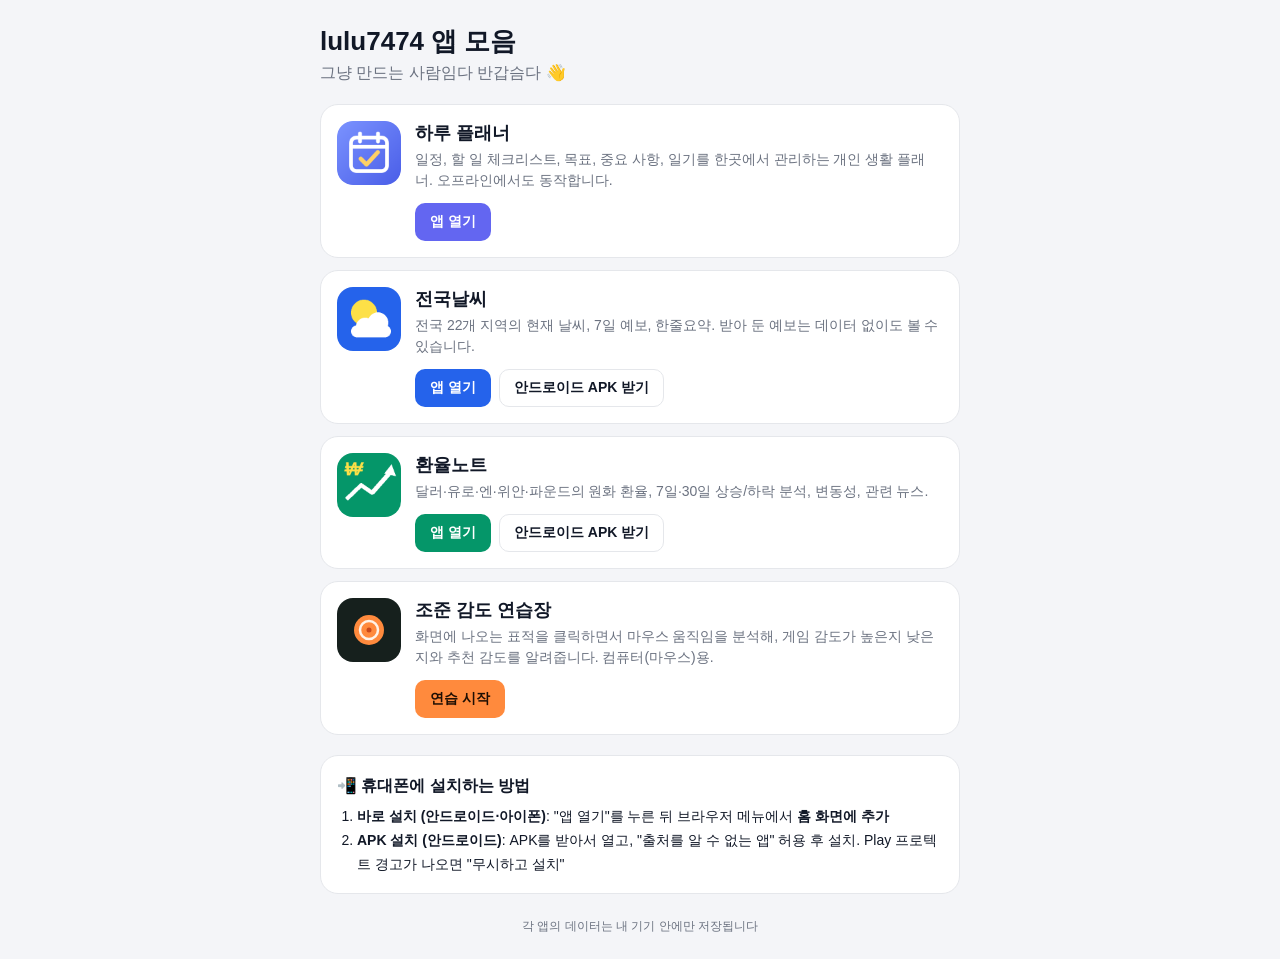
==== commit 1fde2933: "조준 감도 연습장 추가: 표적 클릭 연습과 감도 추천 Co-Authored-By: Claude Opus 5.5 <noreply@anthropic.com> Claude-Session" ====
--- a/index.html
+++ b/index.html
@@ -39,6 +39,8 @@
   .planner .btn.main { background: #6366f1; }
   .weather .btn.main { background: #2563eb; }
   .exchange .btn.main { background: #059669; }
+  .aim .btn.main { background: #ff8a3d; color: #1d0e03; }
+  .aim .ico { width: 64px; height: 64px; border-radius: 16px; background: #16201d; display: grid; place-items: center; }
   .guide { background: var(--card); border: 1px solid var(--line); border-radius: 18px; padding: 16px; margin-top: 20px; font-size: 14px; line-height: 1.7; }
   .guide h3 { margin: 0 0 6px; font-size: 16px; }
   .guide ol { margin: 0; padding-left: 20px; }
@@ -85,6 +87,17 @@
     </div>
   </section>
 
+  <section class="app aim">
+    <div class="ico" aria-hidden="true"><svg width="40" height="40" viewBox="0 0 40 40"><circle cx="20" cy="20" r="15" fill="#ff8a3d"/><circle cx="20" cy="20" r="9" fill="none" stroke="#fff3e8" stroke-width="2.5"/><circle cx="20" cy="20" r="2.5" fill="#c9481a"/></svg></div>
+    <div>
+      <h2>조준 감도 연습장</h2>
+      <p>화면에 나오는 표적을 클릭하면서 마우스 움직임을 분석해, 게임 감도가 높은지 낮은지와 추천 감도를 알려줍니다. 컴퓨터(마우스)용.</p>
+      <div class="btns">
+        <a class="btn main" href="aim/">연습 시작</a>
+      </div>
+    </div>
+  </section>
+
   <div class="guide">
     <h3>📲 휴대폰에 설치하는 방법</h3>
     <ol>
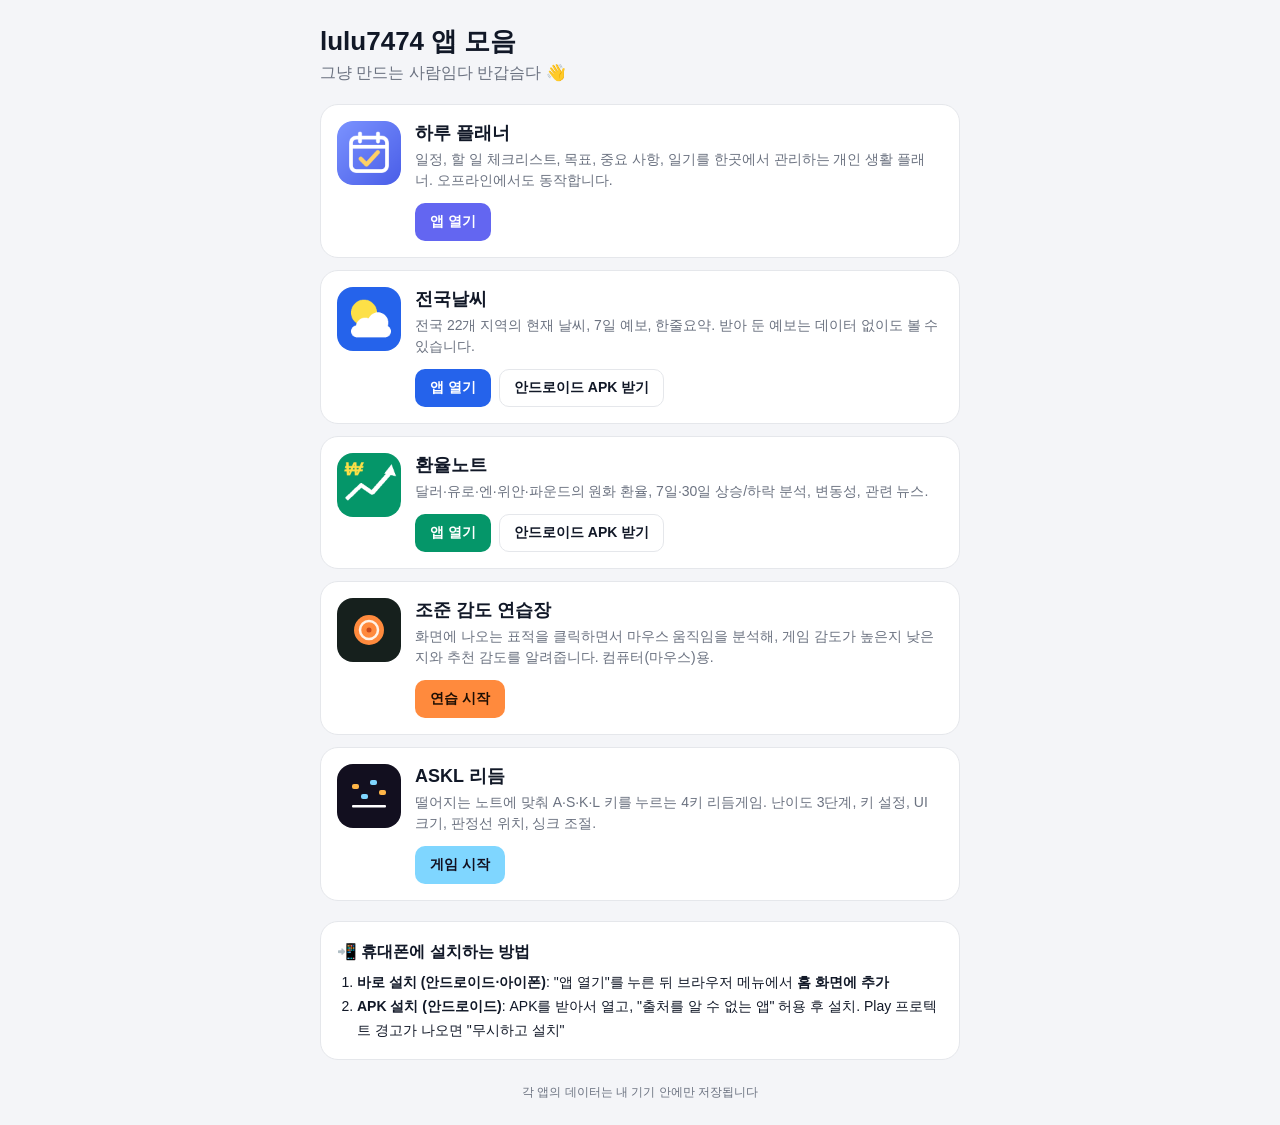
==== commit 1b571808: "ASKL 리듬 추가: 4키 리듬게임 (키 설정, UI 크기, 판정선 위치) Co-Authored-By: Claude Opus 5.5 <noreply@anthropic.com> Cl" ====
--- a/index.html
+++ b/index.html
@@ -39,6 +39,8 @@
   .planner .btn.main { background: #6366f1; }
   .weather .btn.main { background: #2563eb; }
   .exchange .btn.main { background: #059669; }
+  .rhythm .btn.main { background: #7fd6ff; color: #120f1f; }
+  .rhythm .ico { width: 64px; height: 64px; border-radius: 16px; background: #120f1f; display: grid; place-items: center; }
   .aim .btn.main { background: #ff8a3d; color: #1d0e03; }
   .aim .ico { width: 64px; height: 64px; border-radius: 16px; background: #16201d; display: grid; place-items: center; }
   .guide { background: var(--card); border: 1px solid var(--line); border-radius: 18px; padding: 16px; margin-top: 20px; font-size: 14px; line-height: 1.7; }
@@ -98,6 +100,17 @@
     </div>
   </section>
 
+  <section class="app rhythm">
+    <div class="ico" aria-hidden="true"><svg width="40" height="40" viewBox="0 0 40 40"><rect x="3" y="8" width="7" height="5" rx="2" fill="#ffb547"/><rect x="12" y="18" width="7" height="5" rx="2" fill="#7fd6ff"/><rect x="21" y="4" width="7" height="5" rx="2" fill="#7fd6ff"/><rect x="30" y="14" width="7" height="5" rx="2" fill="#ffb547"/><rect x="3" y="29" width="34" height="2.5" rx="1" fill="#fff"/></svg></div>
+    <div>
+      <h2>ASKL 리듬</h2>
+      <p>떨어지는 노트에 맞춰 A·S·K·L 키를 누르는 4키 리듬게임. 난이도 3단계, 키 설정, UI 크기, 판정선 위치, 싱크 조절.</p>
+      <div class="btns">
+        <a class="btn main" href="rhythm/">게임 시작</a>
+      </div>
+    </div>
+  </section>
+
   <div class="guide">
     <h3>📲 휴대폰에 설치하는 방법</h3>
     <ol>
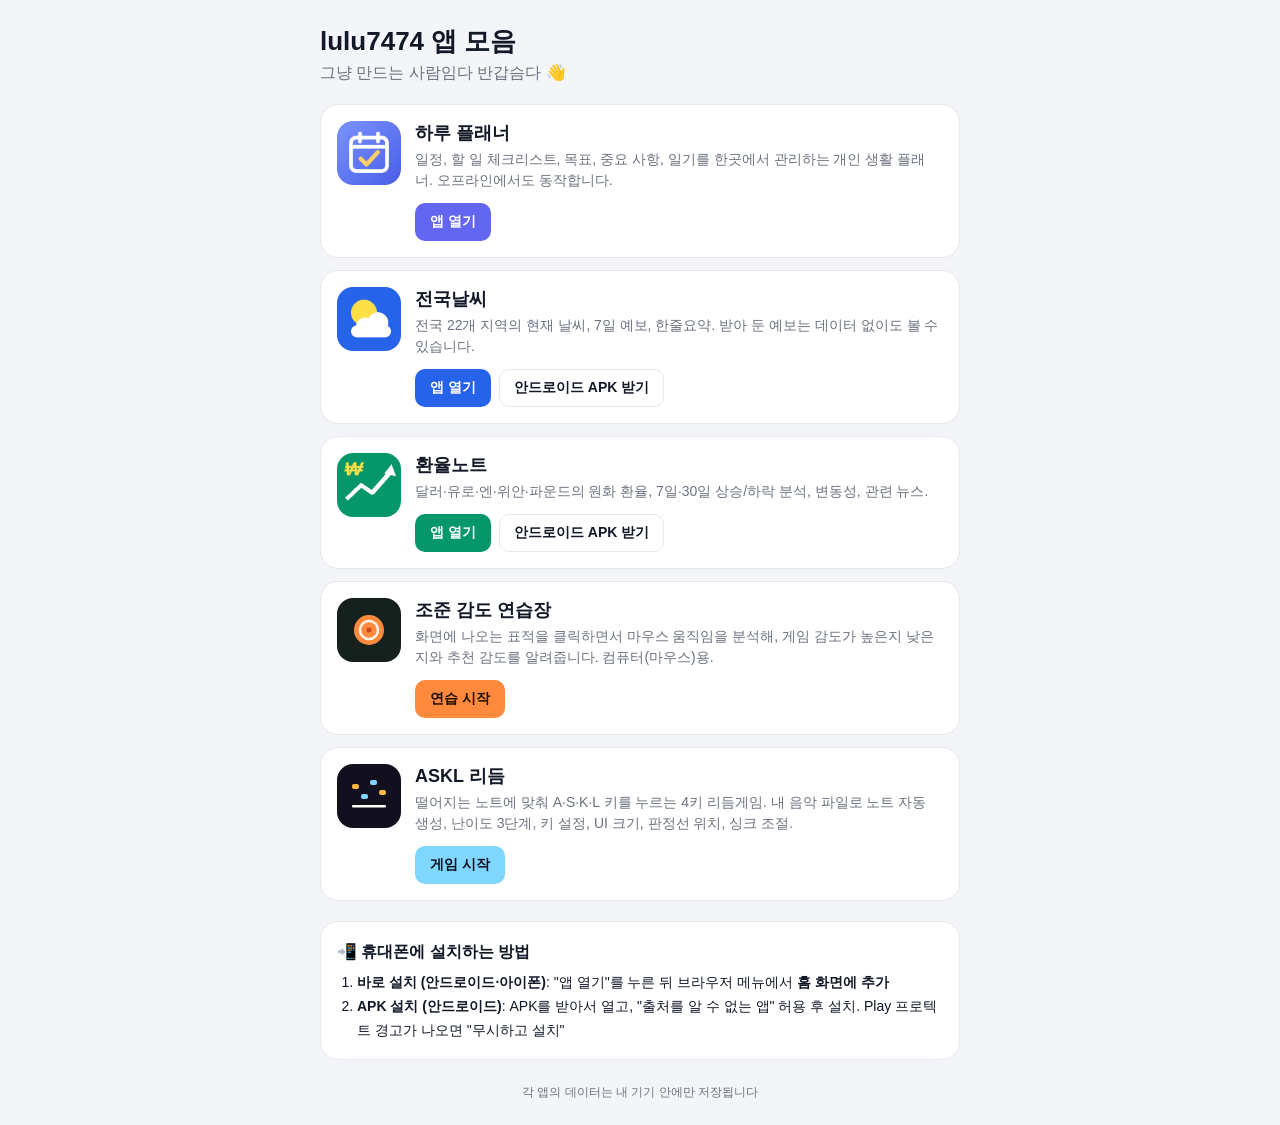
==== commit 832a0a8f: "ASKL 리듬: 내 음악 파일을 분석해 노트를 자동으로 만드는 기능 추가 Co-Authored-By: Claude Opus 5.5 <noreply@anthropic.com> Cla" ====
--- a/index.html
+++ b/index.html
@@ -104,7 +104,7 @@
     <div class="ico" aria-hidden="true"><svg width="40" height="40" viewBox="0 0 40 40"><rect x="3" y="8" width="7" height="5" rx="2" fill="#ffb547"/><rect x="12" y="18" width="7" height="5" rx="2" fill="#7fd6ff"/><rect x="21" y="4" width="7" height="5" rx="2" fill="#7fd6ff"/><rect x="30" y="14" width="7" height="5" rx="2" fill="#ffb547"/><rect x="3" y="29" width="34" height="2.5" rx="1" fill="#fff"/></svg></div>
     <div>
       <h2>ASKL 리듬</h2>
-      <p>떨어지는 노트에 맞춰 A·S·K·L 키를 누르는 4키 리듬게임. 난이도 3단계, 키 설정, UI 크기, 판정선 위치, 싱크 조절.</p>
+      <p>떨어지는 노트에 맞춰 A·S·K·L 키를 누르는 4키 리듬게임. 내 음악 파일로 노트 자동 생성, 난이도 3단계, 키 설정, UI 크기, 판정선 위치, 싱크 조절.</p>
       <div class="btns">
         <a class="btn main" href="rhythm/">게임 시작</a>
       </div>
